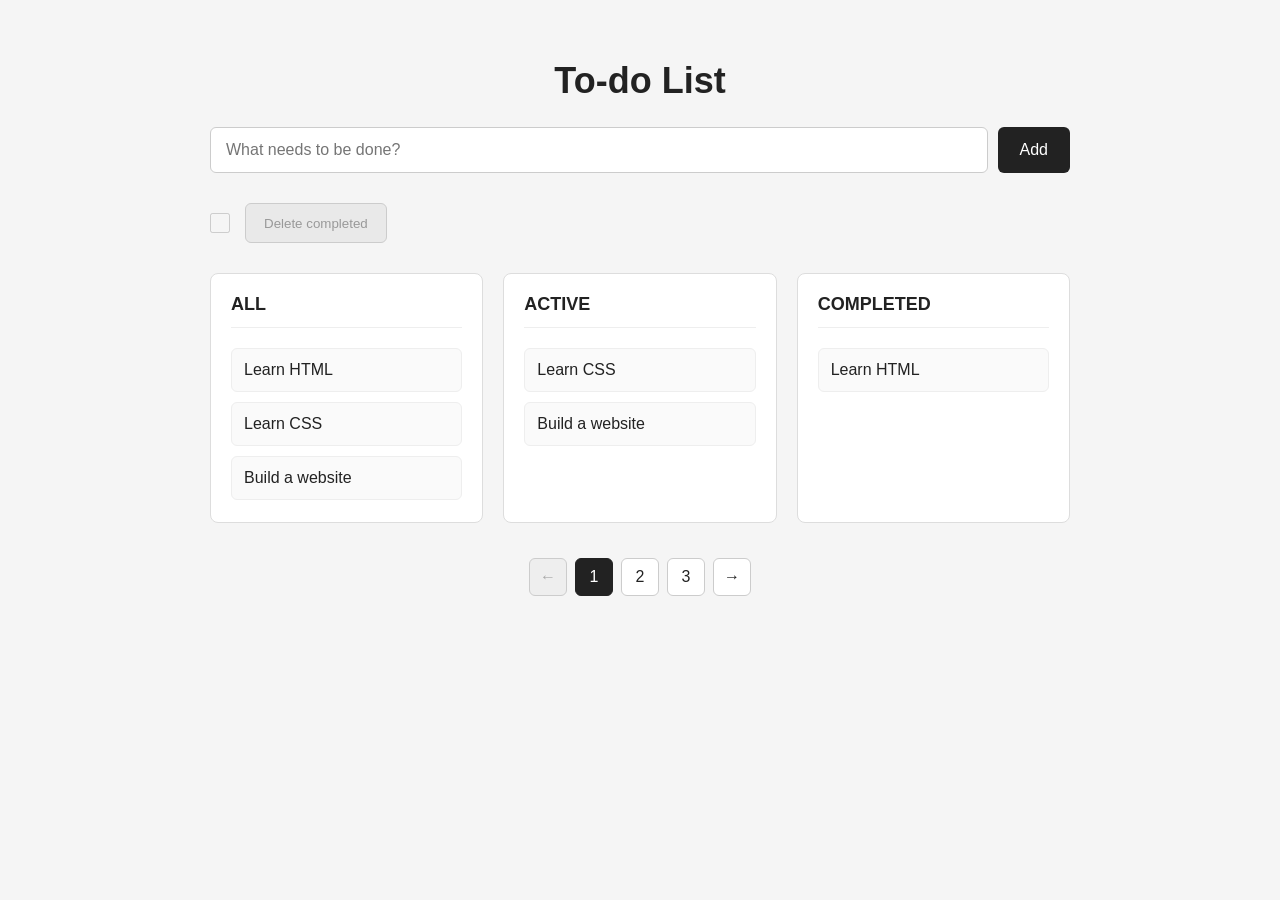
==== backend/index.html @ 0a39eca7 "site" ====
<!DOCTYPE html>
<html lang="en">
<head>
  <meta charset="UTF-8">
  <meta name="viewport" content="width=device-width, initial-scale=1.0">
  <title>To-do</title>

  <style>
    * {
      box-sizing: border-box;
      margin: 0;
      padding: 0;
    }

    body {
      font-family: Arial, sans-serif;
      background: #f5f5f5;
      color: #222;
    }

    .todo {
      width: 100%;
      max-width: 900px;
      margin: 60px auto;
      padding: 0 20px;
    }

    .todo__title {
      margin-bottom: 25px;
      font-size: 36px;
      text-align: center;
    }

    /* Add task */
    .todo__form {
      display: flex;
      gap: 10px;
      margin-bottom: 30px;
    }

    .todo__input {
      flex: 1;
      height: 46px;
      padding: 0 15px;
      border: 1px solid #ccc;
      border-radius: 6px;
      font-size: 16px;
      outline: none;
      background: #fff;
    }

    .todo__input:focus {
      border-color: #888;
    }

    .todo__add {
      height: 46px;
      padding: 0 22px;
      border: none;
      border-radius: 6px;
      background: #222;
      color: #fff;
      font-size: 16px;
      cursor: pointer;
    }

    /* Controls */
    .todo__controls {
      display: flex;
      align-items: center;
      gap: 15px;
      margin-bottom: 30px;
    }

    .todo__checkbox {
      width: 20px;
      height: 20px;
    }

    .todo__delete {
      height: 40px;
      padding: 0 18px;
      border: 1px solid #ccc;
      border-radius: 6px;
      background: #e9e9e9;
      color: #999;
      cursor: not-allowed;
    }

    /* Columns */
    .todo__columns {
      display: grid;
      grid-template-columns: repeat(3, 1fr);
      gap: 20px;
      margin-bottom: 35px;
    }

    .todo__column {
      min-height: 250px;
      padding: 20px;
      background: #fff;
      border: 1px solid #ddd;
      border-radius: 8px;
    }

    .todo__column-title {
      margin-bottom: 20px;
      padding-bottom: 12px;
      border-bottom: 1px solid #eee;
      font-size: 18px;
      text-transform: uppercase;
    }

    .todo__list {
      display: flex;
      flex-direction: column;
      gap: 10px;
    }

    .todo__item {
      padding: 12px;
      border: 1px solid #eee;
      border-radius: 6px;
      background: #fafafa;
    }

    /* Pagination */
    .todo__pagination {
      display: flex;
      justify-content: center;
      align-items: center;
      gap: 8px;
    }

    .todo__page {
      display: flex;
      align-items: center;
      justify-content: center;
      width: 38px;
      height: 38px;
      border: 1px solid #ccc;
      border-radius: 6px;
      background: #fff;
      color: #222;
      text-decoration: none;
    }

    .todo__page--active {
      background: #222;
      border-color: #222;
      color: #fff;
    }

    .todo__page--disabled {
      color: #aaa;
      background: #eee;
      cursor: not-allowed;
    }

    @media (max-width: 700px) {
      .todo__columns {
        grid-template-columns: 1fr;
      }

      .todo__form {
        flex-direction: column;
      }

      .todo__add {
        width: 100%;
      }
    }
  </style>
</head>

<body>

  <main class="todo">
    <h1 class="todo__title">To-do List</h1>

    <!-- Input + Add button -->
    <form class="todo__form">
      <input
        class="todo__input"
        type="text"
        placeholder="What needs to be done?"
      >

      <button class="todo__add" type="submit">
        Add
      </button>
    </form>

    <!-- Disabled controls -->
    <div class="todo__controls">
      <input
        class="todo__checkbox"
        type="checkbox"
        disabled
      >

      <button
        class="todo__delete"
        type="button"
        disabled
      >
        Delete completed
      </button>
    </div>

    <!-- Three columns -->
    <section class="todo__columns">

      <div class="todo__column">
        <h2 class="todo__column-title">All</h2>

        <div class="todo__list">
          <div class="todo__item">Learn HTML</div>
          <div class="todo__item">Learn CSS</div>
          <div class="todo__item">Build a website</div>
        </div>
      </div>

      <div class="todo__column">
        <h2 class="todo__column-title">Active</h2>

        <div class="todo__list">
          <div class="todo__item">Learn CSS</div>
          <div class="todo__item">Build a website</div>
        </div>
      </div>

      <div class="todo__column">
        <h2 class="todo__column-title">Completed</h2>

        <div class="todo__list">
          <div class="todo__item">Learn HTML</div>
        </div>
      </div>

    </section>

    <!-- Pagination -->
    <nav class="todo__pagination" aria-label="Pagination">
      <a class="todo__page todo__page--disabled" href="#">
        ←
      </a>

      <a class="todo__page todo__page--active" href="#">
        1
      </a>

      <a class="todo__page" href="#">
        2
      </a>

      <a class="todo__page" href="#">
        3
      </a>

      <a class="todo__page" href="#">
        →
      </a>
    </nav>

  </main>

</body>
</html>
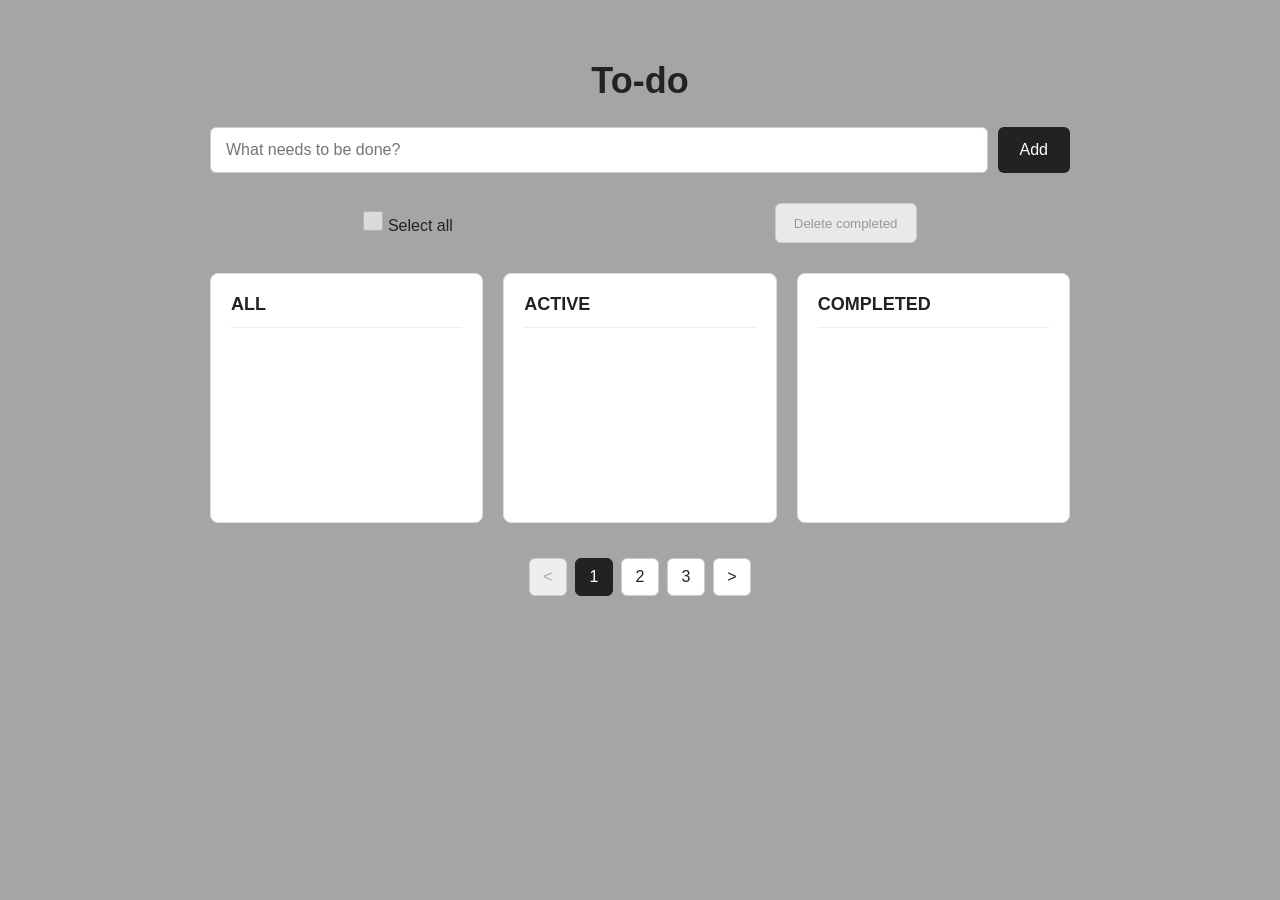
==== commit ecb60115: "verstka" ====
--- a/backend/index.html
+++ b/backend/index.html
@@ -4,266 +4,48 @@
   <meta charset="UTF-8">
   <meta name="viewport" content="width=device-width, initial-scale=1.0">
   <title>To-do</title>
-
-  <style>
-    * {
-      box-sizing: border-box;
-      margin: 0;
-      padding: 0;
-    }
-
-    body {
-      font-family: Arial, sans-serif;
-      background: #f5f5f5;
-      color: #222;
-    }
-
-    .todo {
-      width: 100%;
-      max-width: 900px;
-      margin: 60px auto;
-      padding: 0 20px;
-    }
-
-    .todo__title {
-      margin-bottom: 25px;
-      font-size: 36px;
-      text-align: center;
-    }
-
-    /* Add task */
-    .todo__form {
-      display: flex;
-      gap: 10px;
-      margin-bottom: 30px;
-    }
-
-    .todo__input {
-      flex: 1;
-      height: 46px;
-      padding: 0 15px;
-      border: 1px solid #ccc;
-      border-radius: 6px;
-      font-size: 16px;
-      outline: none;
-      background: #fff;
-    }
-
-    .todo__input:focus {
-      border-color: #888;
-    }
-
-    .todo__add {
-      height: 46px;
-      padding: 0 22px;
-      border: none;
-      border-radius: 6px;
-      background: #222;
-      color: #fff;
-      font-size: 16px;
-      cursor: pointer;
-    }
-
-    /* Controls */
-    .todo__controls {
-      display: flex;
-      align-items: center;
-      gap: 15px;
-      margin-bottom: 30px;
-    }
-
-    .todo__checkbox {
-      width: 20px;
-      height: 20px;
-    }
-
-    .todo__delete {
-      height: 40px;
-      padding: 0 18px;
-      border: 1px solid #ccc;
-      border-radius: 6px;
-      background: #e9e9e9;
-      color: #999;
-      cursor: not-allowed;
-    }
-
-    /* Columns */
-    .todo__columns {
-      display: grid;
-      grid-template-columns: repeat(3, 1fr);
-      gap: 20px;
-      margin-bottom: 35px;
-    }
-
-    .todo__column {
-      min-height: 250px;
-      padding: 20px;
-      background: #fff;
-      border: 1px solid #ddd;
-      border-radius: 8px;
-    }
-
-    .todo__column-title {
-      margin-bottom: 20px;
-      padding-bottom: 12px;
-      border-bottom: 1px solid #eee;
-      font-size: 18px;
-      text-transform: uppercase;
-    }
-
-    .todo__list {
-      display: flex;
-      flex-direction: column;
-      gap: 10px;
-    }
-
-    .todo__item {
-      padding: 12px;
-      border: 1px solid #eee;
-      border-radius: 6px;
-      background: #fafafa;
-    }
-
-    /* Pagination */
-    .todo__pagination {
-      display: flex;
-      justify-content: center;
-      align-items: center;
-      gap: 8px;
-    }
-
-    .todo__page {
-      display: flex;
-      align-items: center;
-      justify-content: center;
-      width: 38px;
-      height: 38px;
-      border: 1px solid #ccc;
-      border-radius: 6px;
-      background: #fff;
-      color: #222;
-      text-decoration: none;
-    }
-
-    .todo__page--active {
-      background: #222;
-      border-color: #222;
-      color: #fff;
-    }
-
-    .todo__page--disabled {
-      color: #aaa;
-      background: #eee;
-      cursor: not-allowed;
-    }
-
-    @media (max-width: 700px) {
-      .todo__columns {
-        grid-template-columns: 1fr;
-      }
-
-      .todo__form {
-        flex-direction: column;
-      }
-
-      .todo__add {
-        width: 100%;
-      }
-    }
-  </style>
+  <link rel="stylesheet" href="./style.css">
 </head>
 
 <body>
-
   <main class="todo">
-    <h1 class="todo__title">To-do List</h1>
-
-    <!-- Input + Add button -->
+    <h1 class="todo__title">To-do</h1>
     <form class="todo__form">
-      <input
-        class="todo__input"
-        type="text"
-        placeholder="What needs to be done?"
-      >
-
-      <button class="todo__add" type="submit">
-        Add
-      </button>
+      <input class="todo__input" type="text" placeholder="What needs to be done?">
+      <button class="todo__add" type="submit">Add</button>
     </form>
-
-    <!-- Disabled controls -->
     <div class="todo__controls">
-      <input
-        class="todo__checkbox"
-        type="checkbox"
-        disabled
-      >
-
-      <button
-        class="todo__delete"
-        type="button"
-        disabled
-      >
+    <div>
+      <input class="todo__checkbox" type="checkbox" id="ch" disabled>
+      <label for="ch">Select all</label></div>
+      <button class="todo__delete" type="button" disabled>
         Delete completed
       </button>
     </div>
-
-    <!-- Three columns -->
     <section class="todo__columns">
-
       <div class="todo__column">
         <h2 class="todo__column-title">All</h2>
-
         <div class="todo__list">
-          <div class="todo__item">Learn HTML</div>
-          <div class="todo__item">Learn CSS</div>
-          <div class="todo__item">Build a website</div>
         </div>
       </div>
-
       <div class="todo__column">
         <h2 class="todo__column-title">Active</h2>
-
         <div class="todo__list">
-          <div class="todo__item">Learn CSS</div>
-          <div class="todo__item">Build a website</div>
         </div>
       </div>
-
       <div class="todo__column">
         <h2 class="todo__column-title">Completed</h2>
-
         <div class="todo__list">
-          <div class="todo__item">Learn HTML</div>
         </div>
       </div>
-
     </section>
-
-    <!-- Pagination -->
     <nav class="todo__pagination" aria-label="Pagination">
-      <a class="todo__page todo__page--disabled" href="#">
-        ←
-      </a>
-
-      <a class="todo__page todo__page--active" href="#">
-        1
-      </a>
-
-      <a class="todo__page" href="#">
-        2
-      </a>
-
-      <a class="todo__page" href="#">
-        3
-      </a>
-
-      <a class="todo__page" href="#">
-        →
-      </a>
+      <a class="todo__page todo__page--disabled" href="#"><</a>
+      <a class="todo__page todo__page--active" href="#">1</a>
+      <a class="todo__page" href="#">2</a>
+      <a class="todo__page" href="#">3</a>
+      <a class="todo__page" href="#">></a>
     </nav>
-
   </main>
-
 </body>
 </html>
--- a/backend/style.css
+++ b/backend/style.css
@@ -0,0 +1,148 @@
+   * {
+      box-sizing: border-box;
+      margin: 0;
+      padding: 0;
+    }
+
+    body {
+      font-family: Arial, sans-serif;
+      background: #a5a5a5;
+      color: #222;
+    }
+
+    .todo {
+      width: 100%;
+      max-width: 900px;
+      margin: 60px auto;
+      padding: 0 20px;
+    }
+
+    .todo__title {
+      margin-bottom: 25px;
+      font-size: 36px;
+      text-align: center;
+    }
+
+    .todo__form {
+      display: flex;
+      gap: 10px;
+      margin-bottom: 30px;
+    }
+
+    .todo__input {
+      flex: 1;
+      height: 46px;
+      padding: 0 15px;
+      border: 1px solid #ccc;
+      border-radius: 6px;
+      font-size: 16px;
+      outline: none;
+      background: #fff;
+    }
+
+    .todo__input:focus {
+      border-color: #888;
+    }
+
+    .todo__add {
+      height: 46px;
+      padding: 0 22px;
+      border: none;
+      border-radius: 6px;
+      background: #222;
+      color: #fff;
+      font-size: 16px;
+      cursor: pointer;
+    }
+
+    .todo__controls {
+      display: flex;   
+      justify-content: space-around;
+      align-items: center;
+      gap: 15px;
+      margin-bottom: 30px;
+    }
+
+    .todo__checkbox {
+      width: 20px;
+      height: 20px;
+    }
+
+    .todo__delete {
+      height: 40px;
+      padding: 0 18px;
+      border: 1px solid #ccc;
+      border-radius: 6px;
+      background: #e9e9e9;
+      color: #999;
+      cursor: not-allowed;
+    }
+
+    /* Columns */
+    .todo__columns {
+      display: grid;
+      grid-template-columns: repeat(3, 1fr);
+      gap: 20px;
+      margin-bottom: 35px;
+    }
+
+    .todo__column {
+      min-height: 250px;
+      padding: 20px;
+      background: #fff;
+      border: 1px solid #ddd;
+      border-radius: 8px;
+    }
+
+    .todo__column-title {
+      margin-bottom: 20px;
+      padding-bottom: 12px;
+      border-bottom: 1px solid #eee;
+      font-size: 18px;
+      text-transform: uppercase;
+    }
+
+    .todo__list {
+      display: flex;
+      flex-direction: column;
+      gap: 10px;
+    }
+
+    .todo__item {
+      padding: 12px;
+      border: 1px solid #eee;
+      border-radius: 6px;
+      background: #fafafa;
+    }
+
+    .todo__pagination {
+      display: flex;
+      justify-content: center;
+      align-items: center;
+      gap: 8px;
+    }
+
+    .todo__page {
+      display: flex;
+      align-items: center;
+      justify-content: center;
+      width: 38px;
+      height: 38px;
+      border: 1px solid #ccc;
+      border-radius: 6px;
+      background: #fff;
+      color: #222;
+      text-decoration: none;
+    }
+
+    .todo__page--active {
+      background: #222;
+      border-color: #222;
+      color: #fff;
+    }
+
+    .todo__page--disabled {
+      color: #aaa;
+      background: #eee;
+      cursor: not-allowed;
+    }
